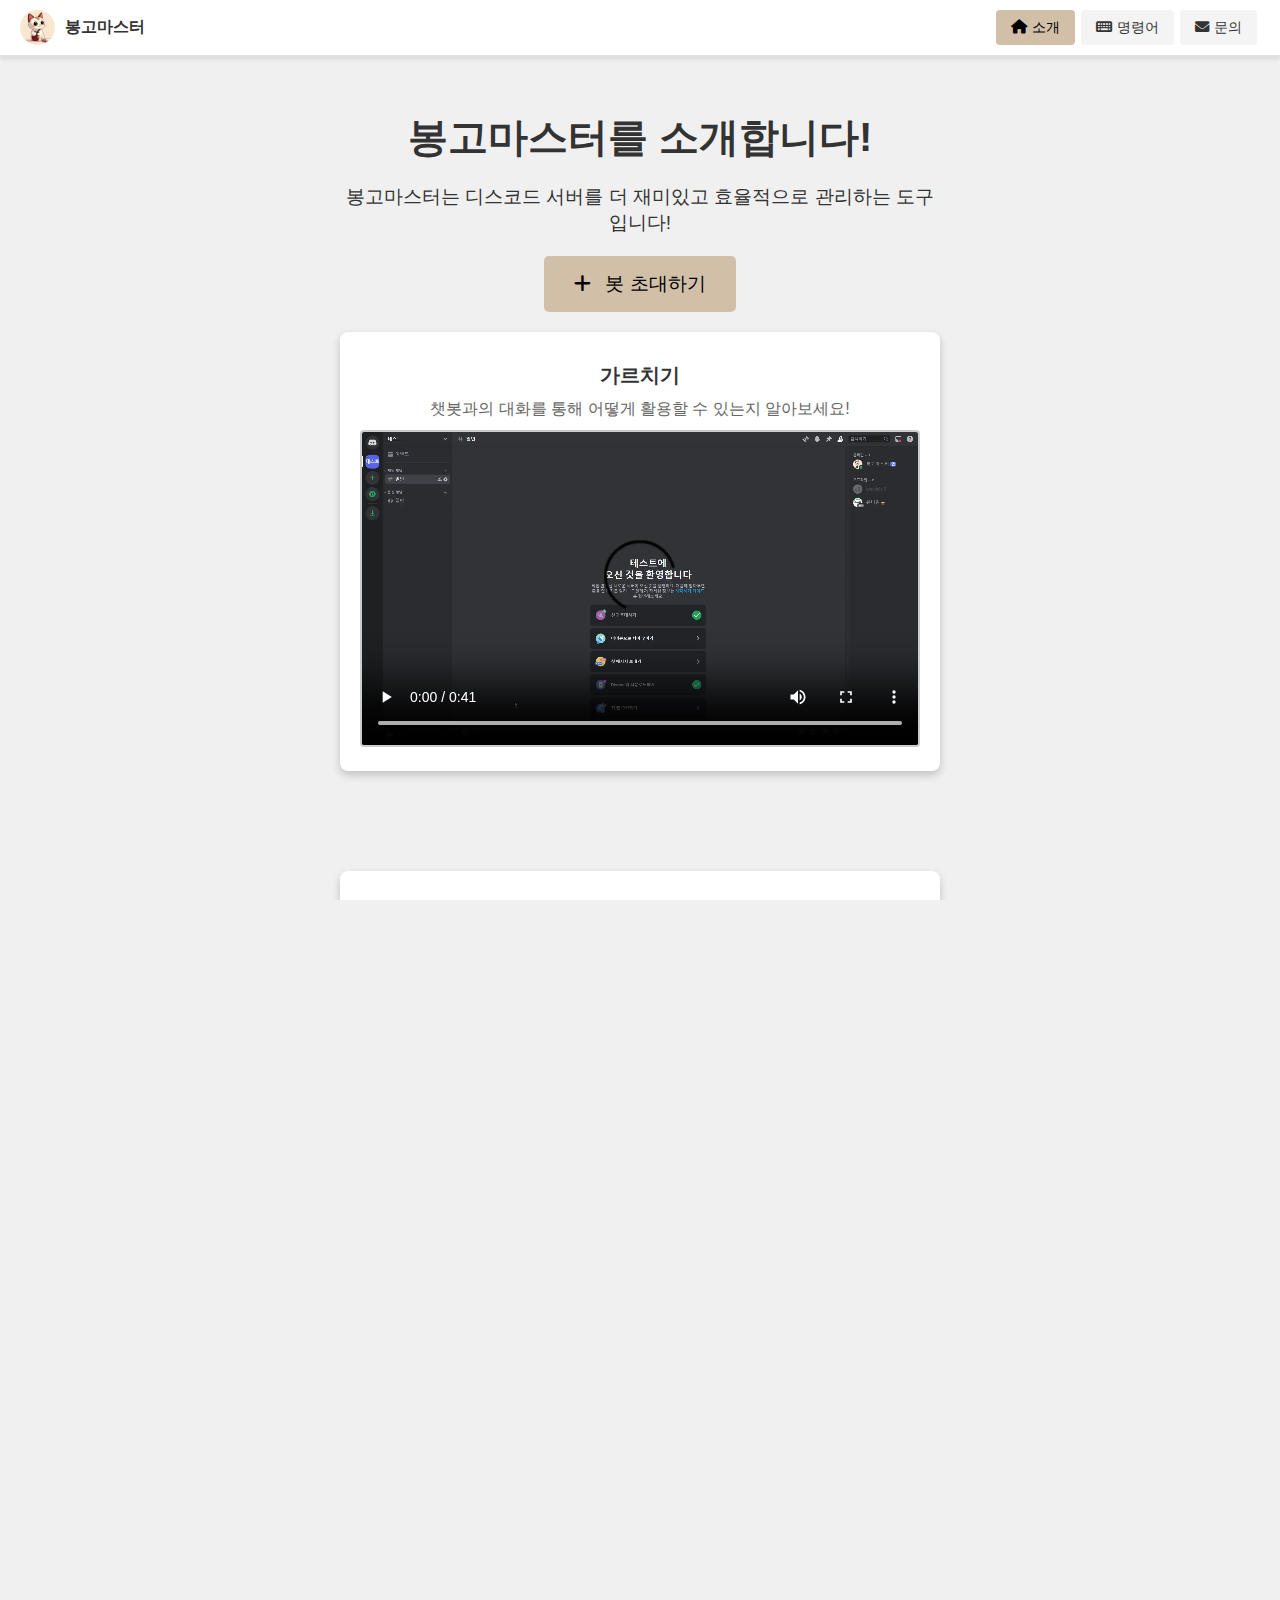
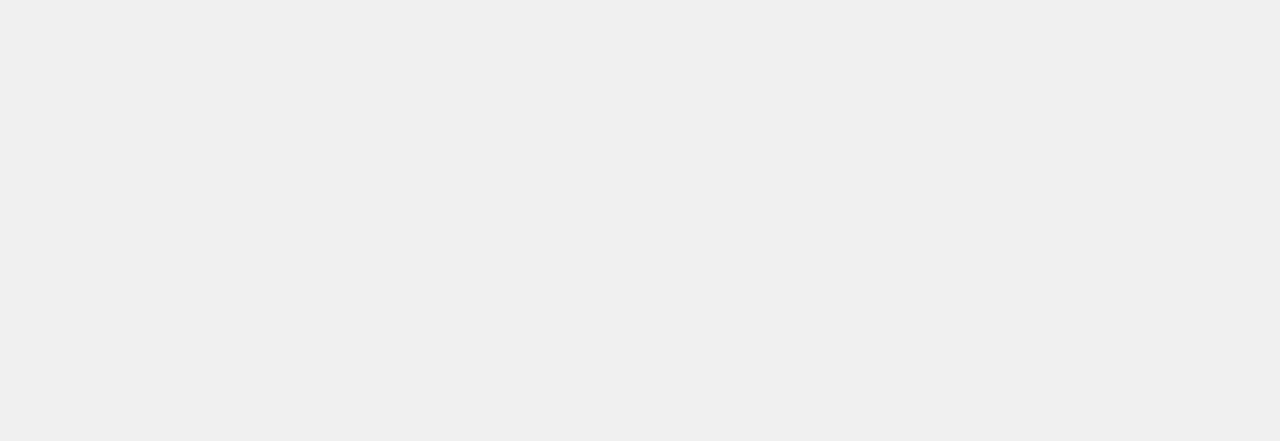
==== index.html @ 866edb7e "wed" ====
<!DOCTYPE html>
<html lang="ko">
<head>
    <meta charset="UTF-8">
    <meta name="viewport" content="width=device-width, initial-scale=1.0">
    <title>봉고마스터 - 소개</title>
    <link rel="icon" href="images/zit.png" type="image/png">
    <link rel="stylesheet" href="styles.css">
    <link rel="stylesheet" href="https://cdnjs.cloudflare.com/ajax/libs/font-awesome/6.0.0-beta3/css/all.min.css">
    <style>
        .video-container {
            text-align: center; /* 비디오를 가운데 정렬 */
            margin-bottom: 100px; /* 영상 사이의 간격 */
            opacity: 0; /* 기본적으로 비디오를 숨깁니다 */
            transition: opacity 1s ease-in-out; /* 서서히 나타나는 효과를 정의합니다 */
            transform: translateY(20px); /* 스크롤 시 부드럽게 올라오는 효과 추가 */
            padding: 20px; /* 내부 여백 */
            border-radius: 8px; /* 모서리 둥글기 */
            box-shadow: 0 4px 8px rgba(0,0,0,0.2); /* 그림자 효과 */
            background-color: #fff; /* 배경색 */
            max-width: 600px; /* 카드 최대 너비 */
            margin-left: auto; /* 가운데 정렬 */
            margin-right: auto; /* 가운데 정렬 */
        }

        .video-container.visible {
            opacity: 1; /* visible 클래스가 추가되면 비디오가 서서히 나타납니다 */
            transform: translateY(0); /* 원래 위치로 돌아옵니다 */
        }

        .video-container h4 {
            margin: 10px 0;
            font-size: 20px;
            color: #333;
        }

        .video-container p {
            font-size: 16px;
            color: #666;
            margin: 10px 0;
            max-width: 600px;
            margin-left: auto;
            margin-right: auto;
        }

        .video-container video {
            width: 100%;
            height: auto;
            border: 2px solid #ccc; /* 예시로 추가한 테두리 */
            border-radius: 4px; /* 비디오의 모서리 둥글기 */
        }

    </style>
</head>
<body>
    <header>
        <div class="topbar">
            <div class="logo">
                <img src="images/zit.png" alt="봉고마스터 로고">
                <span class="logo-text">봉고마스터</span>
            </div>
            <nav class="top-nav">
                <ul>
                    <li><a href="index.html" class="active"><i class="fas fa-home"></i> 소개</a></li>
                    <li><a href="commands.html"><i class="fas fa-keyboard"></i> 명령어</a></li>
                    <li><a href="contact.html"><i class="fas fa-envelope"></i> 문의</a></li>
                </ul>
            </nav>
        </div>
    </header>

    <main>
        <section id="intro">
            <div class="intro-content">
                <h2>봉고마스터를 소개합니다!</h2>
                <p>봉고마스터는 디스코드 서버를 더 재미있고 효율적으로 관리하는 도구입니다!</p>
                <a href="invite.html" class="cta-button"><i class="fas fa-plus"></i> 봇 초대하기</a>
            </div>
        </section>
    </main>

    <!-- Videos Section (맨 아래로 이동) -->
    <section id="videos">
        <div class="video-container">
            <h4>가르치기</h4>
            <p>챗봇과의 대화를 통해 어떻게 활용할 수 있는지 알아보세요!</p>
            <video controls>
                <source src="images/가르치기.mp4" type="video/mp4">
                해당 브라우저는 동영상을 지원하지 않습니다.
            </video>
        </div>

        <div class="video-container">
            <h4>도박</h4>
            <p>신나는 게임과 도박을 경험해 보세요!</p>
            <video controls>
                <source src="images/도박.mp4" type="video/mp4">
                해당 브라우저는 동영상을 지원하지 않습니다.
            </video>
        </div>

        <div class="video-container">
            <h4>순발력</h4>
            <p>봉고마스터의 재미있는 게임으로 반응 속도를 측정해 보세요!</p>
            <video controls>
                <source src="images/순발력.mp4" type="video/mp4">
                해당 브라우저는 동영상을 지원하지 않습니다.
            </video>
        </div>
    </section>
    
    <footer>
        <p>&copy; 2024 봉고마스터. 모든 권리 보유.</p>
        <div class="footer-links">
            <a href="privacy-policy.html" class="footer-button">개인정보 약관</a>
            <a href="terms-of-service.html" class="footer-button">서비스 이용약관</a>
        </div>
    </footer>

    <script>
        document.addEventListener('DOMContentLoaded', function() {
            const options = {
                root: null, // viewport를 root로 설정
                rootMargin: '0px',
                threshold: 0.5 // 요소의 50%가 보일 때 애니메이션을 시작합니다
            };

            const observer = new IntersectionObserver(function(entries, observer) {
                entries.forEach(entry => {
                    if (entry.isIntersecting) {
                        entry.target.classList.add('visible');
                        // 관찰을 중지합니다 (한 번만 애니메이션이 필요할 경우)
                        observer.unobserve(entry.target);
                    }
                });
            }, options);

            document.querySelectorAll('.video-container').forEach(container => {
                observer.observe(container);
            });
        });
    </script>
</body>
</html>
---- styles.css ----
/* 기본 스타일 */
/* 기본 스타일 */
html, body {
    margin: 0;
    padding: 0;
    height: 100%;
    font-family: 'Arial', sans-serif;
    background-color: #f0f0f0;
    color: #333;
    overflow-x: hidden; /* 가로 스크롤 숨기기 */
    box-sizing: border-box; /* 전체 박스 모델에 패딩과 보더 포함 */
}

*, *::before, *::after {
    box-sizing: inherit; /* 모든 요소에 box-sizing 적용 */
}

body {
    display: flex;
    flex-direction: column;
}

header {
    width: 100%;
    background-color: #ffffff;
    padding: 10px 20px;
    border-bottom: 2px solid #e0e0e0;
    box-shadow: 0 2px 4px rgba(0,0,0,0.1);
}

.topbar {
    display: flex;
    align-items: center;
    justify-content: space-between;
    flex-wrap: wrap;
}

.logo {
    display: flex;
    align-items: center;
}

.logo img {
    width: 35px; /* 로고 이미지의 너비 조정 */
    height: 35px; /* 로고 이미지의 높이 조정 */
    border-radius: 50%; /* 원형으로 만들기 */
    object-fit: cover; /* 이미지 비율 유지 */
}

.logo-text {
    margin-left: 10px; /* 이미지와 텍스트 사이의 간격 */
    font-size: 1em; /* 텍스트 크기 */
    font-weight: bold; /* 텍스트 두껍게 */
    color: #333; /* 텍스트 색상 */
}

.top-nav {
    display: flex;
}

.top-nav ul {
    list-style: none;
    padding: 0;
    margin: 0;
    display: flex;
    flex-wrap: wrap;
}

.top-nav ul li {
    margin: 0 3px;
}

.top-nav ul li a {
    display: flex;
    align-items: center;
    background-color: #f4f4f4;
    color: #333;
    text-decoration: none;
    font-size: 0.9em;
    padding: 8px 15px;
    border-radius: 4px;
    transition: background-color 0.3s, color 0.3s, transform 0.3s;
    white-space: nowrap;
}

.top-nav ul li a i {
    margin-right: 5px; /* 아이콘과 텍스트 사이의 간격 */
}

.top-nav ul li a:hover {
    background-color: #d1bfa7;
    color: #ffffff;
    transform: scale(1.05); /* 버튼 확대 효과 */
}

.top-nav ul li a.active {
    background-color: #d1bfa7;
    color: #000;
}

main {
    flex: 1;
    display: flex;
    justify-content: center;
    align-items: center;
    padding: 20px;
}

#intro {
    display: flex;
    justify-content: center;
    align-items: center;
    flex-direction: column;
    text-align: center;
    max-width: 100%; /* 최대 너비를 화면에 맞춤 */
}

.intro-content {
    max-width: 600px;
    width: 100%; /* 부모 요소를 초과하지 않도록 설정 */
}

#intro h2 {
    font-size: 2.5em;
    margin-bottom: 10px;
}

#intro p {
    font-size: 1.2em;
    margin-bottom: 20px;
}

.cta-button {
    display: inline-block;
    background-color: #d1bfa7;
    color: #000;
    text-decoration: none;
    font-size: 1.2em;
    padding: 15px 30px;
    border-radius: 5px;
    transition: background-color 0.3s, color 0.3s, transform 0.3s, box-shadow 0.3s;
}

.cta-button i {
    margin-right: 8px; /* 아이콘과 텍스트 사이의 간격 */
}

.cta-button:hover {
    background-color: #b5a89d;
    color: #ffffff;
    transform: scale(1.05); /* 버튼 확대 효과 */
    box-shadow: 0 4px 8px rgba(0,0,0,0.2); /* 그림자 효과 */
}

footer {
    background-color: #ffffff;
    text-align: center;
    padding: 20px;
    border-top: 2px solid #e0e0e0;
    color: #333;
    font-size: 1em;
}

footer p {
    margin: 0;
}

/* 반응형 디자인 */
@media (max-width: 1024px) {
    .topbar {
        flex-direction: column;
        align-items: flex-start;
    }

    .top-nav ul {
        flex-direction: column;
    }

    .top-nav ul li {
        margin: 3px 0;
    }
}

@media (max-width: 768px) {
    .logo img {
        width: 60px; /* 모바일 화면에서 로고 크기 조정 */
        height: 60px;
    }

    .logo-text {
        font-size: 1.2em; /* 모바일 화면에서 텍스트 크기 조정 */
    }

    .top-nav ul li a {
        padding: 10px;
        font-size: 0.8em;
    }

    main {
        padding: 10px;
    }

    #intro h2 {
        font-size: 2em;
    }

    #intro p {
        font-size: 1em;
    }

    .cta-button {
        font-size: 1em;
        padding: 10px 20px;
    }
}

@media (max-width: 576px) {
    .topbar {
        flex-direction: column;
        align-items: center;
    }

    .top-nav ul {
        flex-direction: column;
        width: 100%;
    }

    .top-nav ul li {
        margin: 5px 0;
        width: 100%;
    }

    .top-nav ul li a {
        padding: 12px;
        font-size: 0.8em;
        text-align: center;
        width: 100%;
    }

    #intro h2 {
        font-size: 1.5em;
    }

    #intro p {
        font-size: 0.9em;
    }

    .cta-button {
        font-size: 0.9em;
        padding: 10px 20px;
    }
}

/* 버튼을 텍스트 링크로 보이게 하기 위한 클래스 */
.footer-links {
    margin-top: 10px; /* 버튼들 사이의 간격 */
}

.footer-button {
    display: inline;
    background-color: transparent; /* 배경색 제거 */
    color: #333;
    text-decoration: none;
    font-size: 0.9em;
    padding: 5px 10px;
    border-radius: 0; /* 테두리 제거 */
    transition: color 0.3s, transform 0.3s;
    margin: 0 5px; /* 버튼 사이의 간격 조정 */
}

.footer-button:hover {
    color: #000;
    transform: scale(1.05); /* 텍스트 확대 효과 */
}

.category-button {
    background-color: #d1bfa7;
    color: #000;
    border: none;
    font-size: 1em;
    padding: 10px 20px;
    border-radius: 5px;
    margin: 0 5px;
    cursor: pointer;
    transition: background-color 0.3s, color 0.3s, transform 0.3s;
    align-items: center;
}

.category-button i {
    margin-right: 8px; /* 아이콘과 텍스트 사이의 간격 */
}

.category-button:hover {
    background-color: #b5a89d;
    color: #ffffff;
    transform: scale(1.05);
}
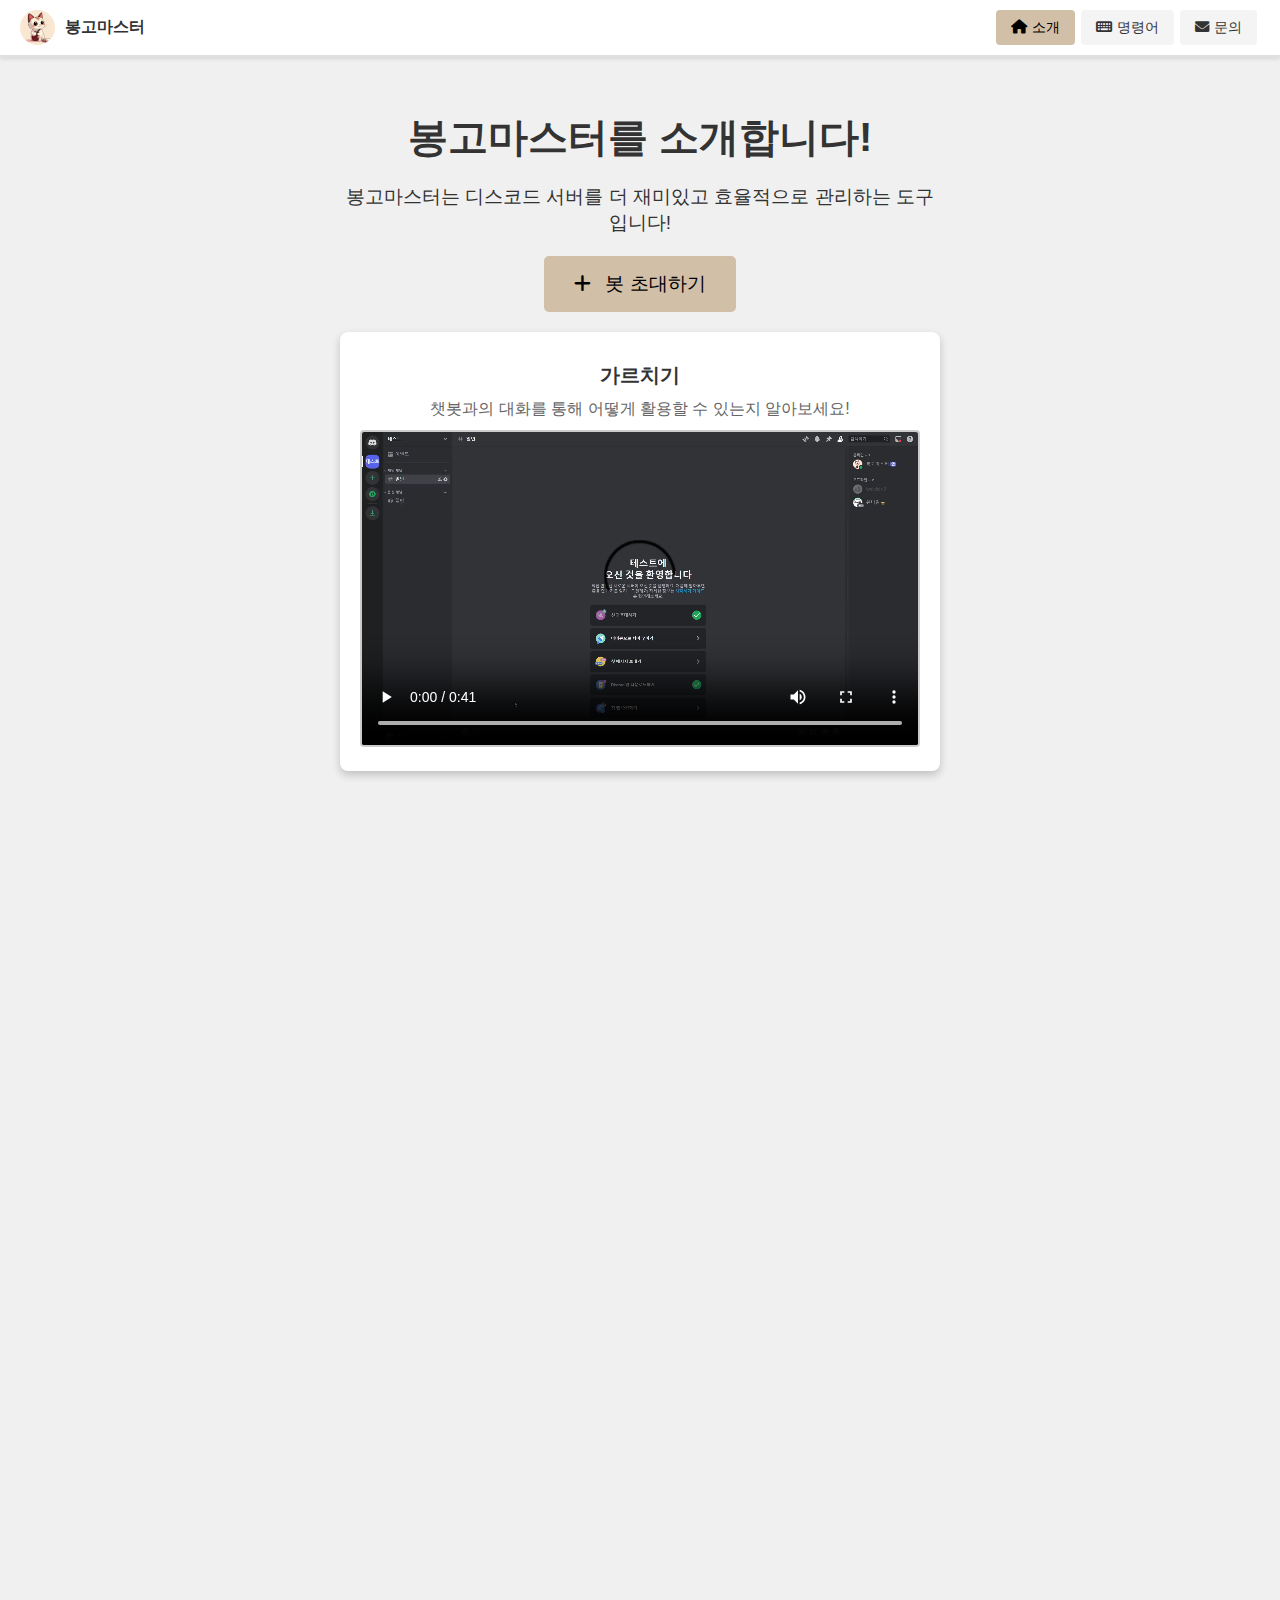
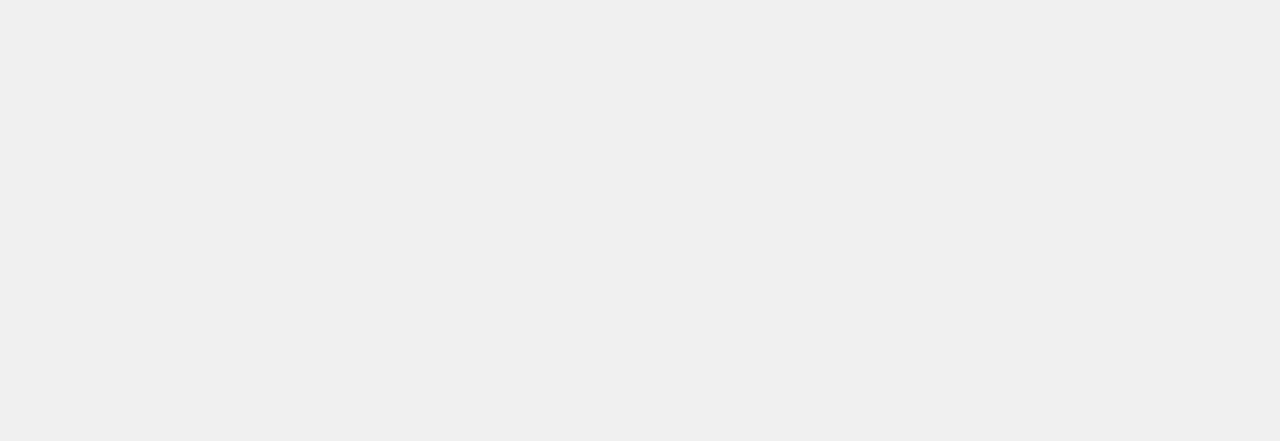
==== commit b2af02d3: "Update index.html" ====
--- a/index.html
+++ b/index.html
@@ -61,9 +61,9 @@
             </div>
             <nav class="top-nav">
                 <ul>
-                    <li><a href="index.html" class="active"><i class="fas fa-home"></i> 소개</a></li>
-                    <li><a href="commands.html"><i class="fas fa-keyboard"></i> 명령어</a></li>
-                    <li><a href="contact.html"><i class="fas fa-envelope"></i> 문의</a></li>
+                    <li><a href="index" class="active"><i class="fas fa-home"></i> 소개</a></li>
+                    <li><a href="commands"><i class="fas fa-keyboard"></i> 명령어</a></li>
+                    <li><a href="contact"><i class="fas fa-envelope"></i> 문의</a></li>
                 </ul>
             </nav>
         </div>
@@ -74,7 +74,7 @@
             <div class="intro-content">
                 <h2>봉고마스터를 소개합니다!</h2>
                 <p>봉고마스터는 디스코드 서버를 더 재미있고 효율적으로 관리하는 도구입니다!</p>
-                <a href="invite.html" class="cta-button"><i class="fas fa-plus"></i> 봇 초대하기</a>
+                <a href="invite" class="cta-button"><i class="fas fa-plus"></i> 봇 초대하기</a>
             </div>
         </section>
     </main>
@@ -112,8 +112,8 @@
     <footer>
         <p>&copy; 2024 봉고마스터. 모든 권리 보유.</p>
         <div class="footer-links">
-            <a href="privacy-policy.html" class="footer-button">개인정보 약관</a>
-            <a href="terms-of-service.html" class="footer-button">서비스 이용약관</a>
+            <a href="privacy-policy" class="footer-button">개인정보 약관</a>
+            <a href="terms-of-service" class="footer-button">서비스 이용약관</a>
         </div>
     </footer>
 
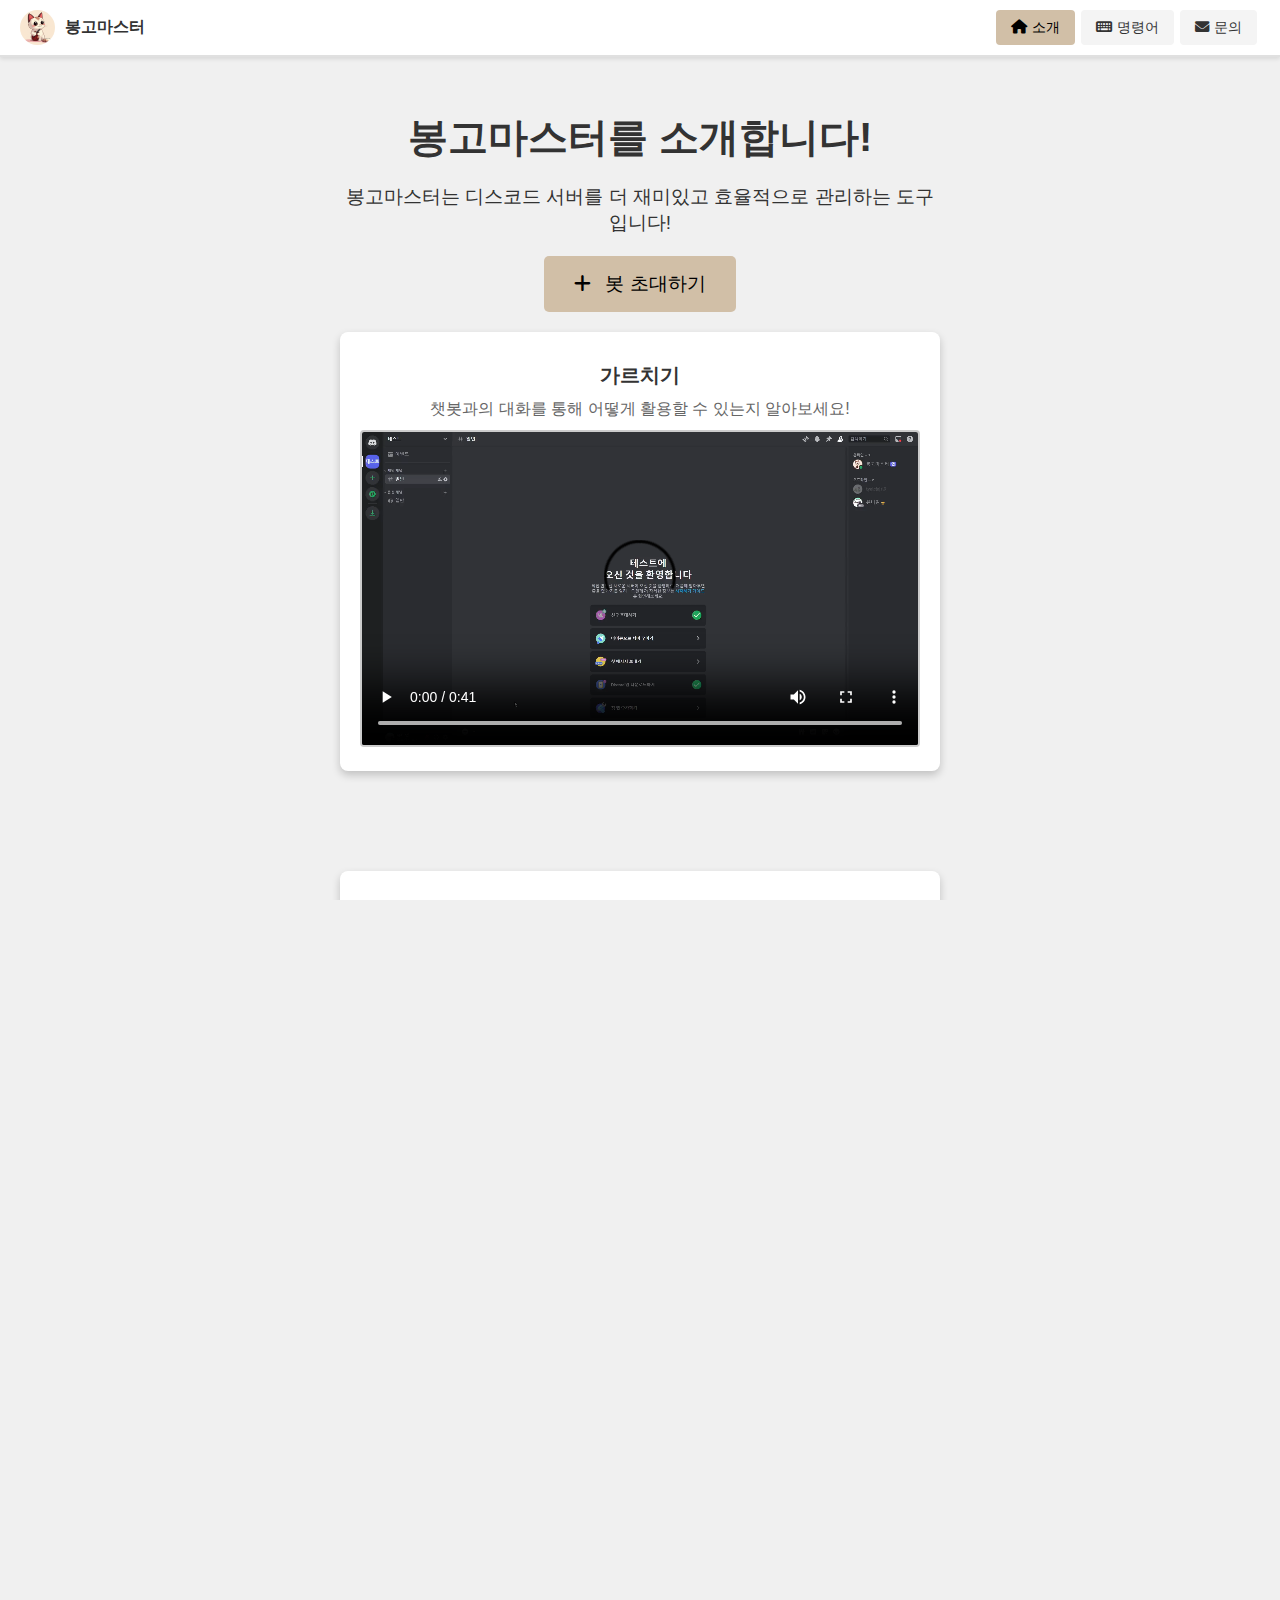
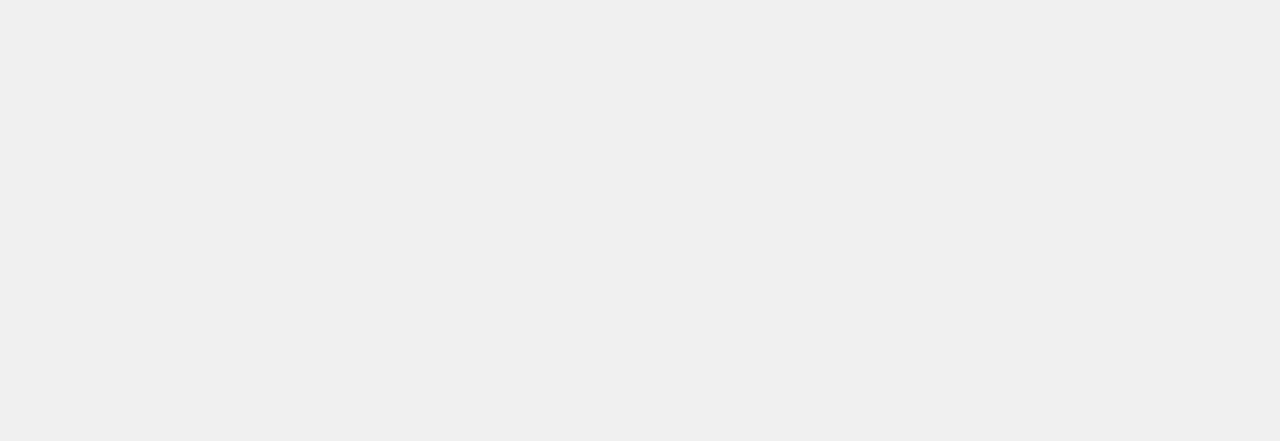
==== commit 66947955: "Update index.html" ====
--- a/index.html
+++ b/index.html
@@ -143,3 +143,5 @@
 </body>
 </html>
 
+</html>
+
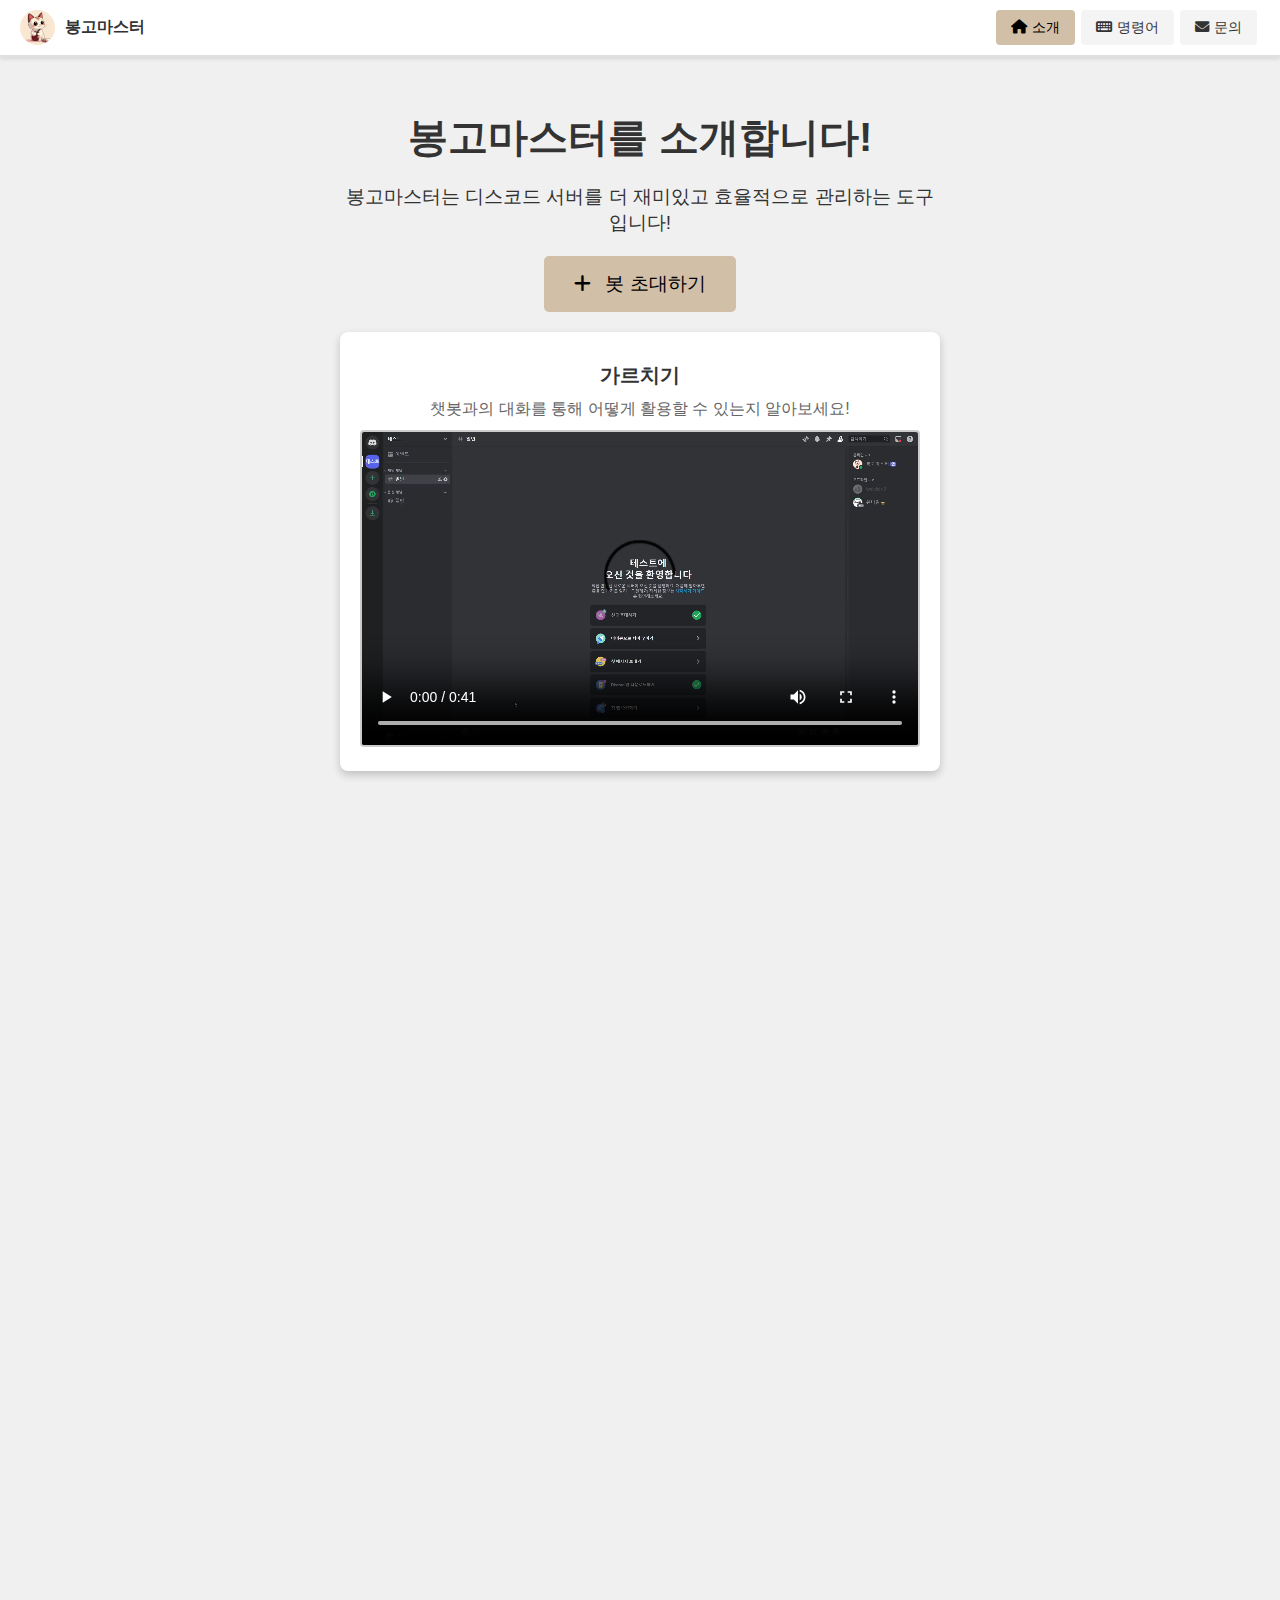
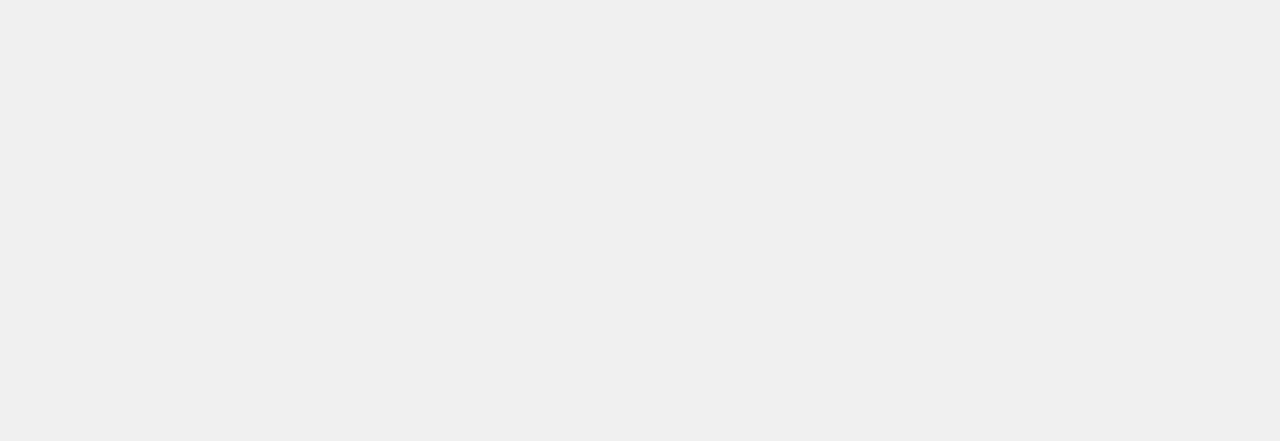
==== commit 54b481ad: "Update index.html" ====
--- a/index.html
+++ b/index.html
@@ -74,7 +74,7 @@
             <div class="intro-content">
                 <h2>봉고마스터를 소개합니다!</h2>
                 <p>봉고마스터는 디스코드 서버를 더 재미있고 효율적으로 관리하는 도구입니다!</p>
-                <a href="invite" class="cta-button"><i class="fas fa-plus"></i> 봇 초대하기</a>
+                <a href="https://discord.com/oauth2/authorize?client_id=1274252031825281044" class="cta-button"><i class="fas fa-plus"></i> 봇 초대하기</a>
             </div>
         </section>
     </main>
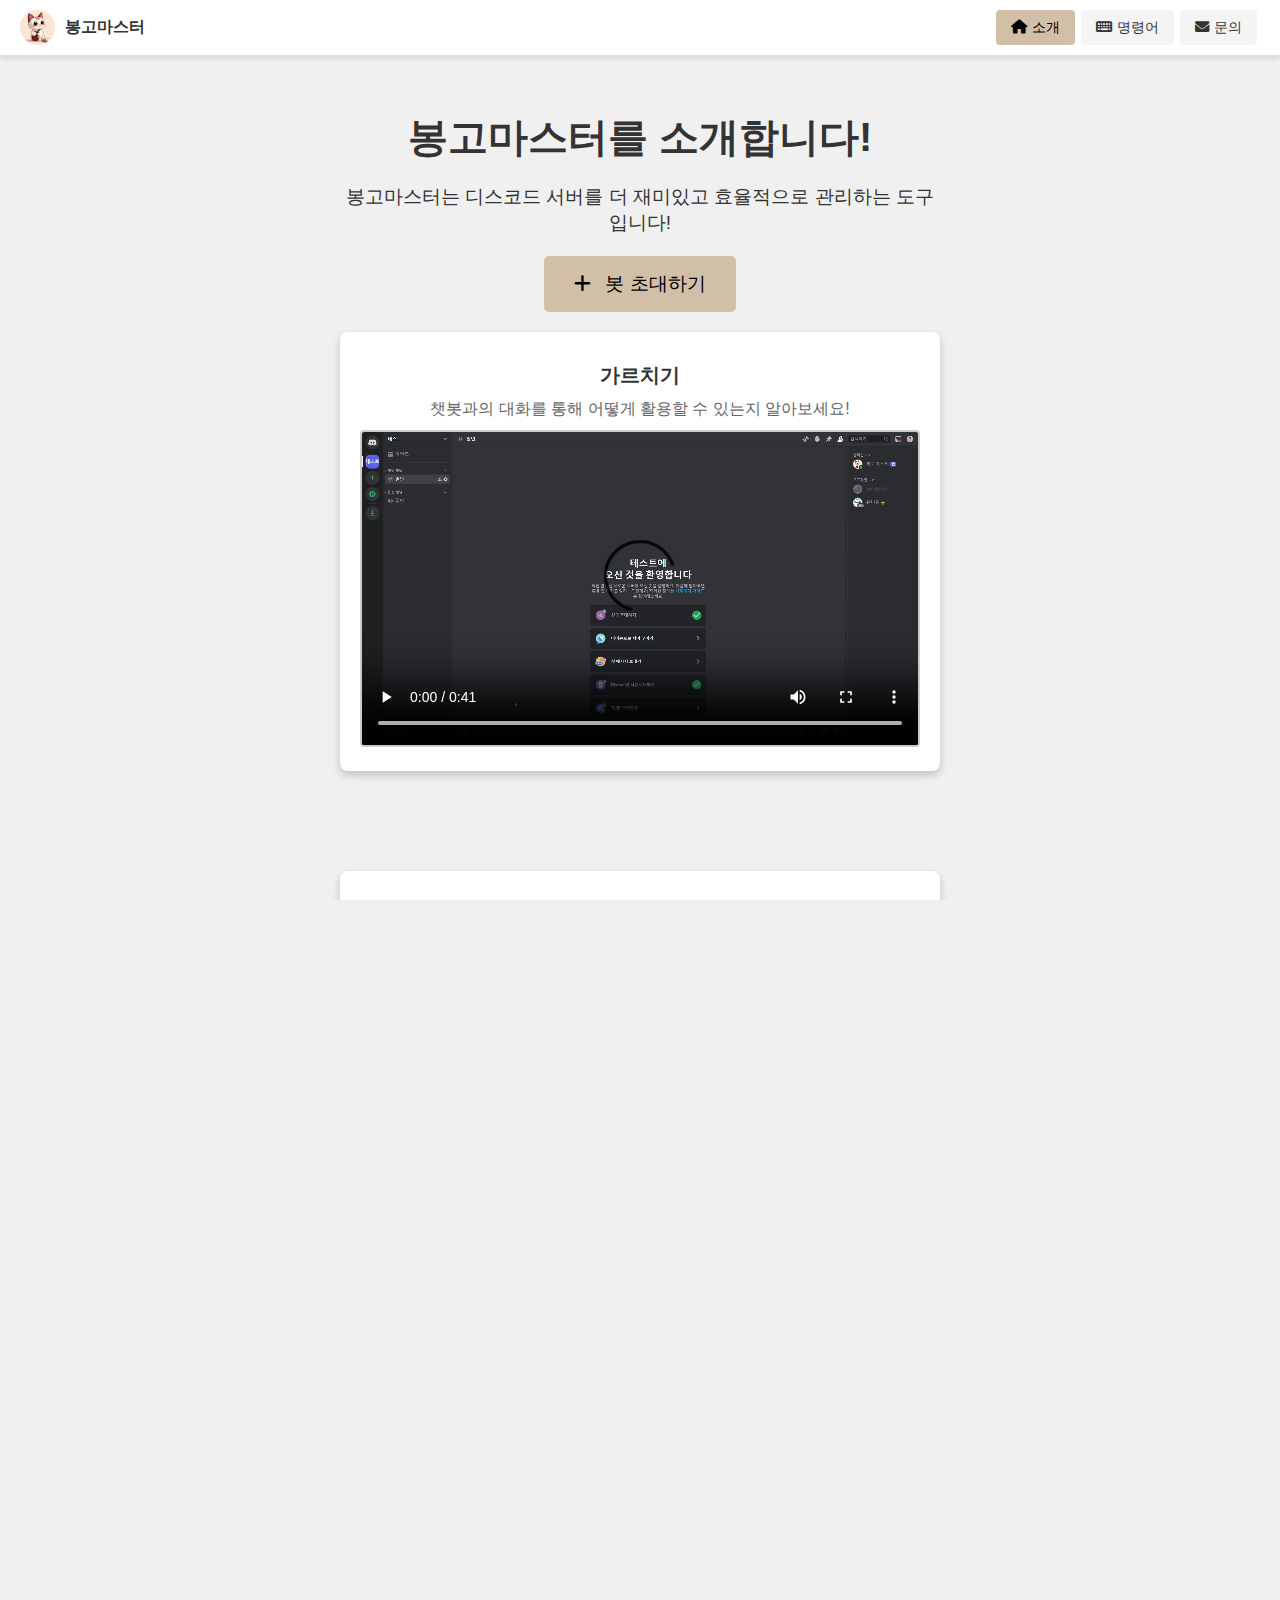
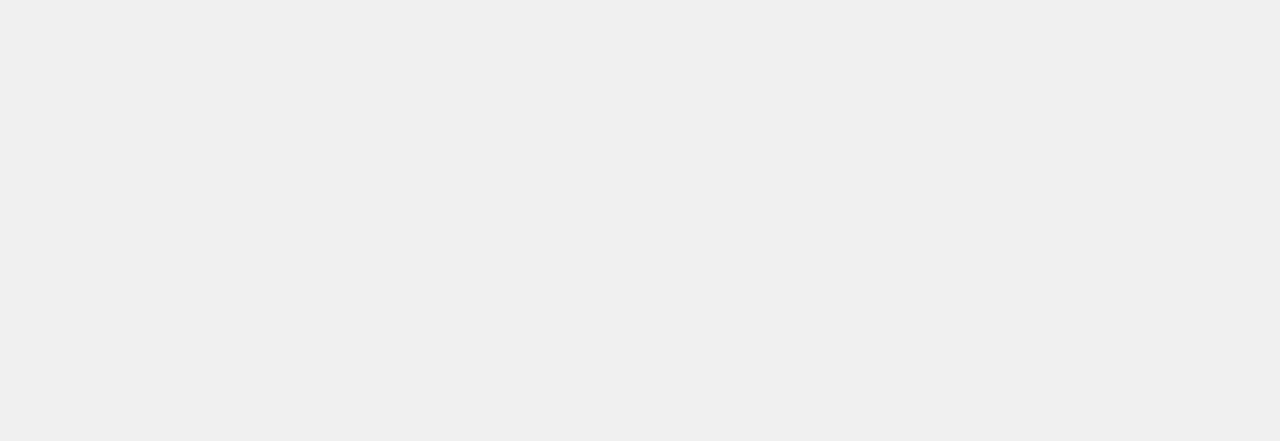
==== commit 93c543dc: "Update index.html" ====
--- a/index.html
+++ b/index.html
@@ -74,7 +74,7 @@
             <div class="intro-content">
                 <h2>봉고마스터를 소개합니다!</h2>
                 <p>봉고마스터는 디스코드 서버를 더 재미있고 효율적으로 관리하는 도구입니다!</p>
-                <a href="https://discord.com/oauth2/authorize?client_id=1274252031825281044" class="cta-button"><i class="fas fa-plus"></i> 봇 초대하기</a>
+                <a href="https://discord.com/oauth2/authorize?client_id=1274252031825281044" class="cta-button" target="_blank"><i class="fas fa-plus"></i> 봇 초대하기</a>
             </div>
         </section>
     </main>
